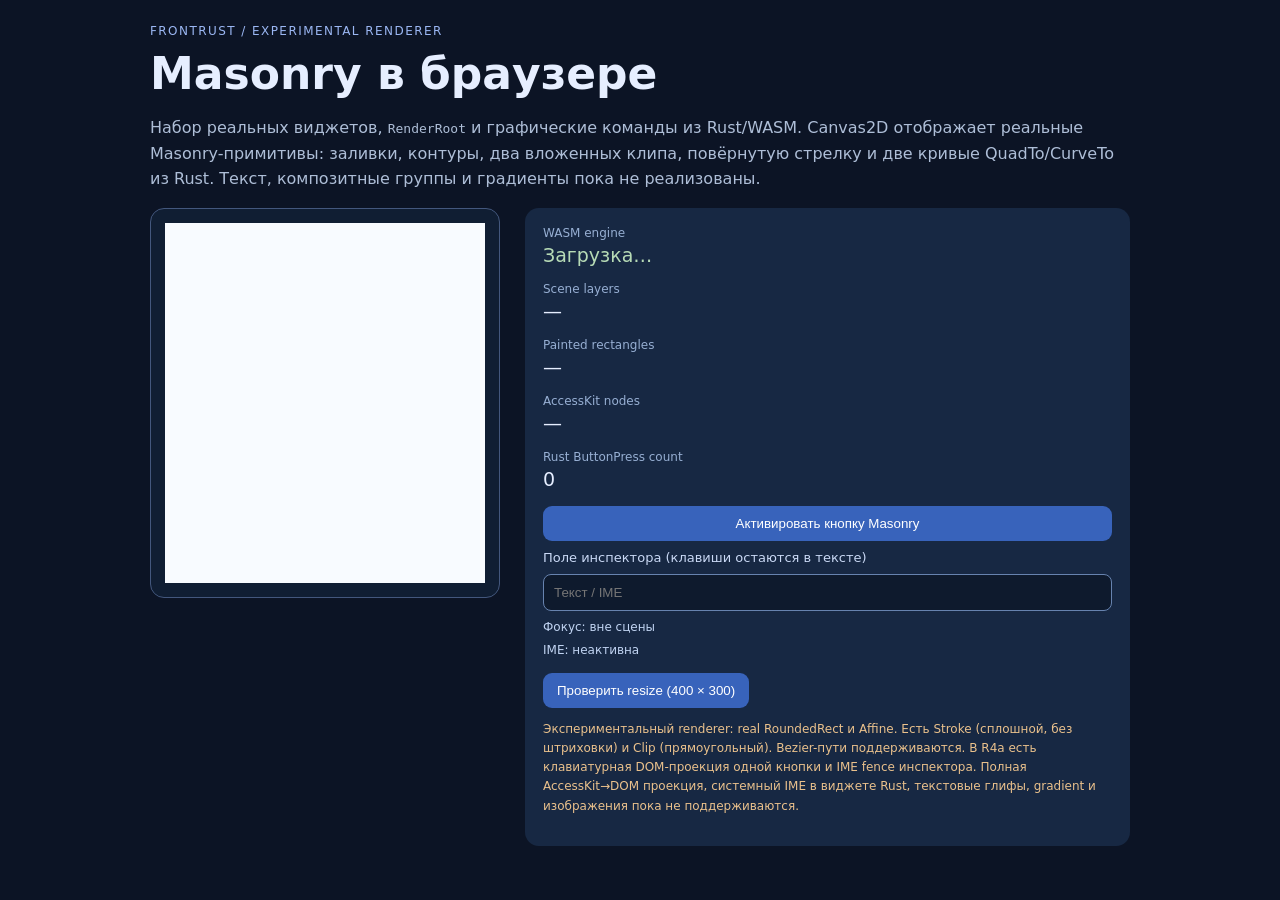
==== experiments/masonry-wasm-probe/demo/index.html @ 2100d3f5 "feat(masonry-web): real keyboard ButtonPress and browser focus/IME composition fence" ====
<!doctype html>
<html lang="ru">
<head>
  <meta charset="utf-8">
  <meta name="viewport" content="width=device-width, initial-scale=1">
  <meta name="robots" content="noindex,nofollow">
  <title>FrontRust · Masonry RenderRoot в WASM</title>
  <style>
    :root{color-scheme:dark;font-family:system-ui,sans-serif;background:#0c1425;color:#e6eeff}
    *{box-sizing:border-box}body{margin:0;padding:24px}
    main{max-width:980px;margin:auto}
    .eyebrow{color:#9bb7f3;font-size:12px;letter-spacing:.12em}
    h1{font-size:clamp(28px,5vw,44px);margin:10px 0}
    p{line-height:1.6;color:#aebed7}
    .layout{display:flex;flex-wrap:wrap;gap:25px;align-items:flex-start}
    .surface{padding:14px;background:#101e33;border:1px solid #43577d;border-radius:14px}
    canvas{display:block;background:#f8fbff;max-width:100%;cursor:pointer;touch-action:none}
    button:focus-visible,input:focus-visible{outline:3px solid #ffce63;outline-offset:3px}
    .semantic-controls{display:flex;flex-direction:column;align-items:stretch;gap:9px;margin:16px 0}
    .semantic-controls label{font-size:13px;color:#cad9f5}
    .semantic-controls input{background:#0e1a2d;color:#e6eeff;border:1px solid #6783af;padding:10px;border-radius:8px}
    .semantic-controls .meta{font-size:12px;color:#c1d4f2}
    .panel{flex:1;min-width:240px;padding:18px;background:#172843;border-radius:14px}
    .label{font-size:12px;color:#97afd3}.value{font-size:19px;margin:4px 0 16px}
    button{background:#3863bb;border:0;border-radius:9px;color:white;padding:10px 14px;cursor:pointer}
    #status{color:#b7dbb6}.warn{color:#eac18c;font-size:12px}
  </style>
</head>
<body>
<main>
  <div class="eyebrow">FRONTRUST / EXPERIMENTAL RENDERER</div>
  <h1>Masonry в браузере</h1>
  <p>Набор реальных виджетов, <code>RenderRoot</code> и графические команды из Rust/WASM. Canvas2D отображает реальные Masonry-примитивы: заливки, контуры, два вложенных клипа, повёрнутую стрелку и две кривые QuadTo/CurveTo из Rust. Текст, композитные группы и градиенты пока не реализованы.</p>
  <div class="layout">
    <section class="surface" aria-label="Masonry Canvas2D">
      <canvas id="masonry-canvas" width="320" height="360" aria-hidden="true"></canvas>
    </section>
    <section class="panel">
      <div class="label">WASM engine</div><div class="value" id="status" role="status">Загрузка…</div>
      <div class="label">Scene layers</div><div class="value" id="layers">—</div>
      <div class="label">Painted rectangles</div><div class="value" id="rectangles">—</div>
      <div class="label">AccessKit nodes</div><div class="value" id="access">—</div>
      <div class="label">Rust ButtonPress count</div><div class="value" id="clicks">0</div>
      <div class="semantic-controls" role="group" aria-label="Семантические элементы сцены и инспектора">
        <button type="button" id="masonry-action" data-semantic-id="pending">Активировать кнопку Masonry</button>
        <label for="masonry-inspector">Поле инспектора (клавиши остаются в тексте)</label>
        <input id="masonry-inspector" type="text" autocomplete="off" placeholder="Текст / IME">
        <span class="meta" id="focus-owner">Фокус: вне сцены</span>
        <span class="meta" id="composition-state">IME: неактивна</span>
      </div>
      <button type="button" id="resize">Проверить resize (400 × 300)</button>
      <p class="warn">Экспериментальный renderer: real RoundedRect и Affine. Есть Stroke (сплошной, без штриховки) и Clip (прямоугольный). Bezier-пути поддерживаются. В R4a есть клавиатурная DOM-проекция одной кнопки и IME fence инспектора. Полная AccessKit→DOM проекция, системный IME в виджете Rust, текстовые глифы, gradient и изображения пока не поддерживаются.</p>
    </section>
  </div>
</main>
<script type="module" src="./host.js"></script>
</body>
</html>
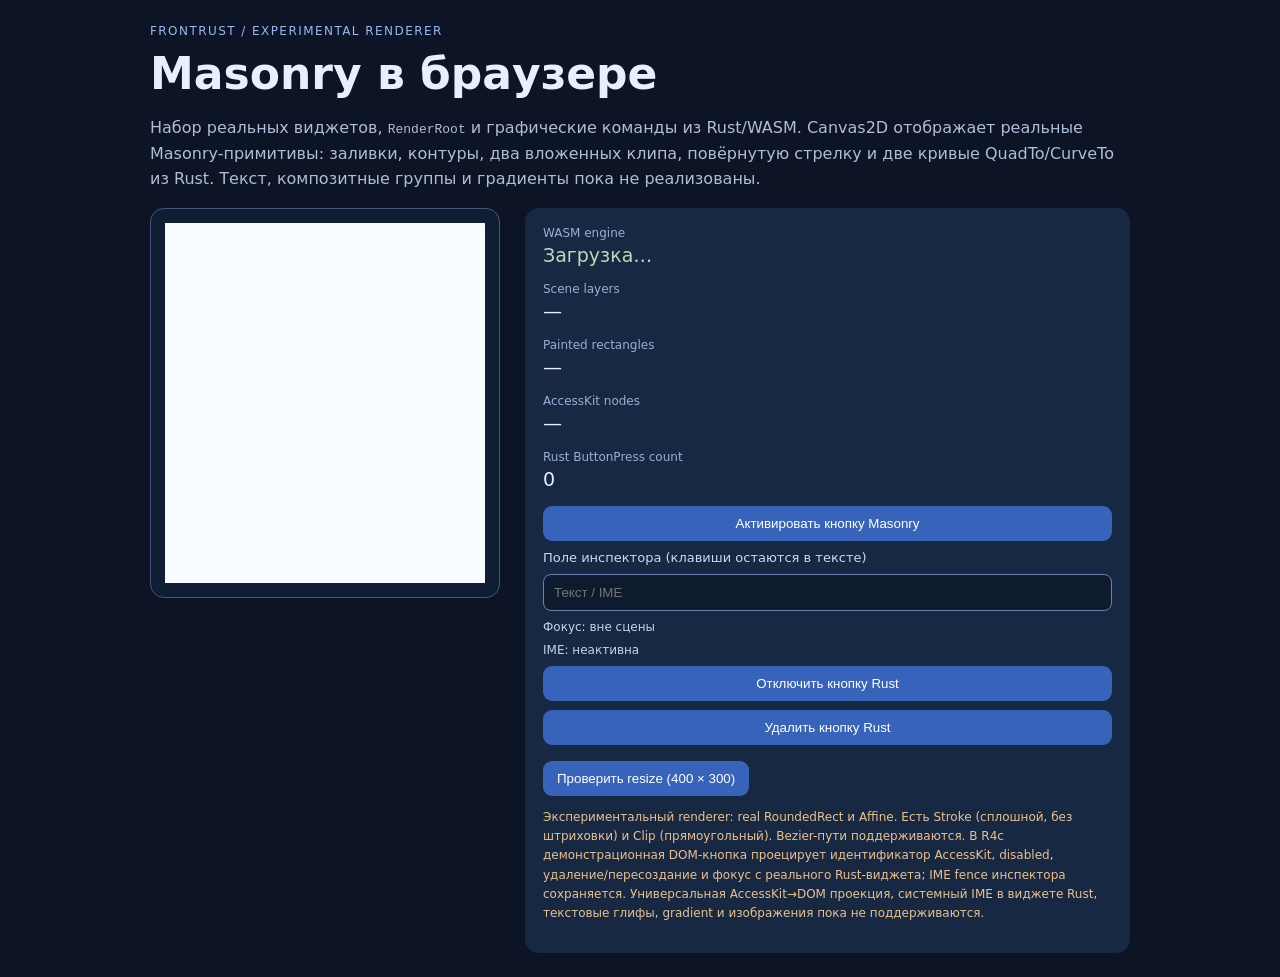
==== commit 16a879eb: "feat(masonry): synchronize real AccessKit node lifecycle with DOM focus and disabled" ====
--- a/experiments/masonry-wasm-probe/demo/index.html
+++ b/experiments/masonry-wasm-probe/demo/index.html
@@ -47,9 +47,11 @@
         <input id="masonry-inspector" type="text" autocomplete="off" placeholder="Текст / IME">
         <span class="meta" id="focus-owner">Фокус: вне сцены</span>
         <span class="meta" id="composition-state">IME: неактивна</span>
+        <button type="button" id="toggle-disabled">Отключить кнопку Rust</button>
+        <button type="button" id="toggle-present">Удалить кнопку Rust</button>
       </div>
       <button type="button" id="resize">Проверить resize (400 × 300)</button>
-      <p class="warn">Экспериментальный renderer: real RoundedRect и Affine. Есть Stroke (сплошной, без штриховки) и Clip (прямоугольный). Bezier-пути поддерживаются. В R4a есть клавиатурная DOM-проекция одной кнопки и IME fence инспектора. Полная AccessKit→DOM проекция, системный IME в виджете Rust, текстовые глифы, gradient и изображения пока не поддерживаются.</p>
+      <p class="warn">Экспериментальный renderer: real RoundedRect и Affine. Есть Stroke (сплошной, без штриховки) и Clip (прямоугольный). Bezier-пути поддерживаются. В R4c демонстрационная DOM-кнопка проецирует идентификатор AccessKit, disabled, удаление/пересоздание и фокус с реального Rust-виджета; IME fence инспектора сохраняется. Универсальная AccessKit→DOM проекция, системный IME в виджете Rust, текстовые глифы, gradient и изображения пока не поддерживаются.</p>
     </section>
   </div>
 </main>
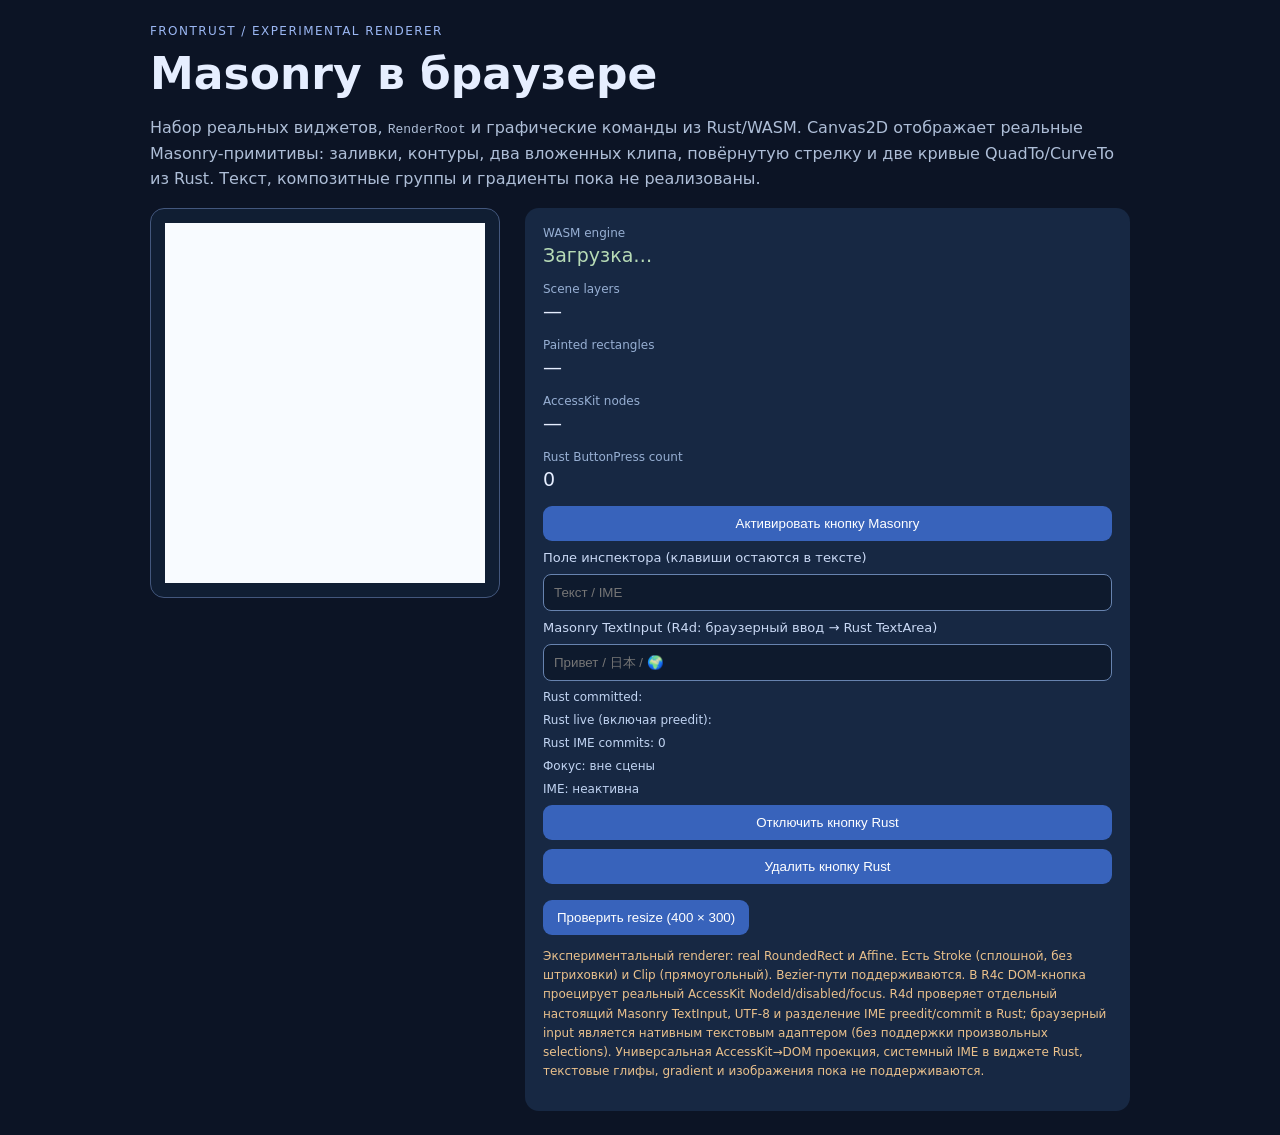
==== commit 6faf6052: "feat(masonry): prove bounded Rust TextInput UTF-8 and IME preedit/commit in WASM browsers" ====
--- a/experiments/masonry-wasm-probe/demo/index.html
+++ b/experiments/masonry-wasm-probe/demo/index.html
@@ -45,13 +45,18 @@
         <button type="button" id="masonry-action" data-semantic-id="pending">Активировать кнопку Masonry</button>
         <label for="masonry-inspector">Поле инспектора (клавиши остаются в тексте)</label>
         <input id="masonry-inspector" type="text" autocomplete="off" placeholder="Текст / IME">
+        <label for="masonry-text-editor">Masonry TextInput (R4d: браузерный ввод → Rust TextArea)</label>
+        <input id="masonry-text-editor" type="text" autocomplete="off" spellcheck="false" placeholder="Привет / 日本 / 🌍">
+        <span class="meta">Rust committed: <output id="rust-editor-committed"></output></span>
+        <span class="meta">Rust live (включая preedit): <output id="rust-editor-live"></output></span>
+        <span class="meta">Rust IME commits: <output id="rust-editor-commits">0</output></span>
         <span class="meta" id="focus-owner">Фокус: вне сцены</span>
         <span class="meta" id="composition-state">IME: неактивна</span>
         <button type="button" id="toggle-disabled">Отключить кнопку Rust</button>
         <button type="button" id="toggle-present">Удалить кнопку Rust</button>
       </div>
       <button type="button" id="resize">Проверить resize (400 × 300)</button>
-      <p class="warn">Экспериментальный renderer: real RoundedRect и Affine. Есть Stroke (сплошной, без штриховки) и Clip (прямоугольный). Bezier-пути поддерживаются. В R4c демонстрационная DOM-кнопка проецирует идентификатор AccessKit, disabled, удаление/пересоздание и фокус с реального Rust-виджета; IME fence инспектора сохраняется. Универсальная AccessKit→DOM проекция, системный IME в виджете Rust, текстовые глифы, gradient и изображения пока не поддерживаются.</p>
+      <p class="warn">Экспериментальный renderer: real RoundedRect и Affine. Есть Stroke (сплошной, без штриховки) и Clip (прямоугольный). Bezier-пути поддерживаются. В R4c DOM-кнопка проецирует реальный AccessKit NodeId/disabled/focus. R4d проверяет отдельный настоящий Masonry TextInput, UTF-8 и разделение IME preedit/commit в Rust; браузерный input является нативным текстовым адаптером (без поддержки произвольных selections). Универсальная AccessKit→DOM проекция, системный IME в виджете Rust, текстовые глифы, gradient и изображения пока не поддерживаются.</p>
     </section>
   </div>
 </main>
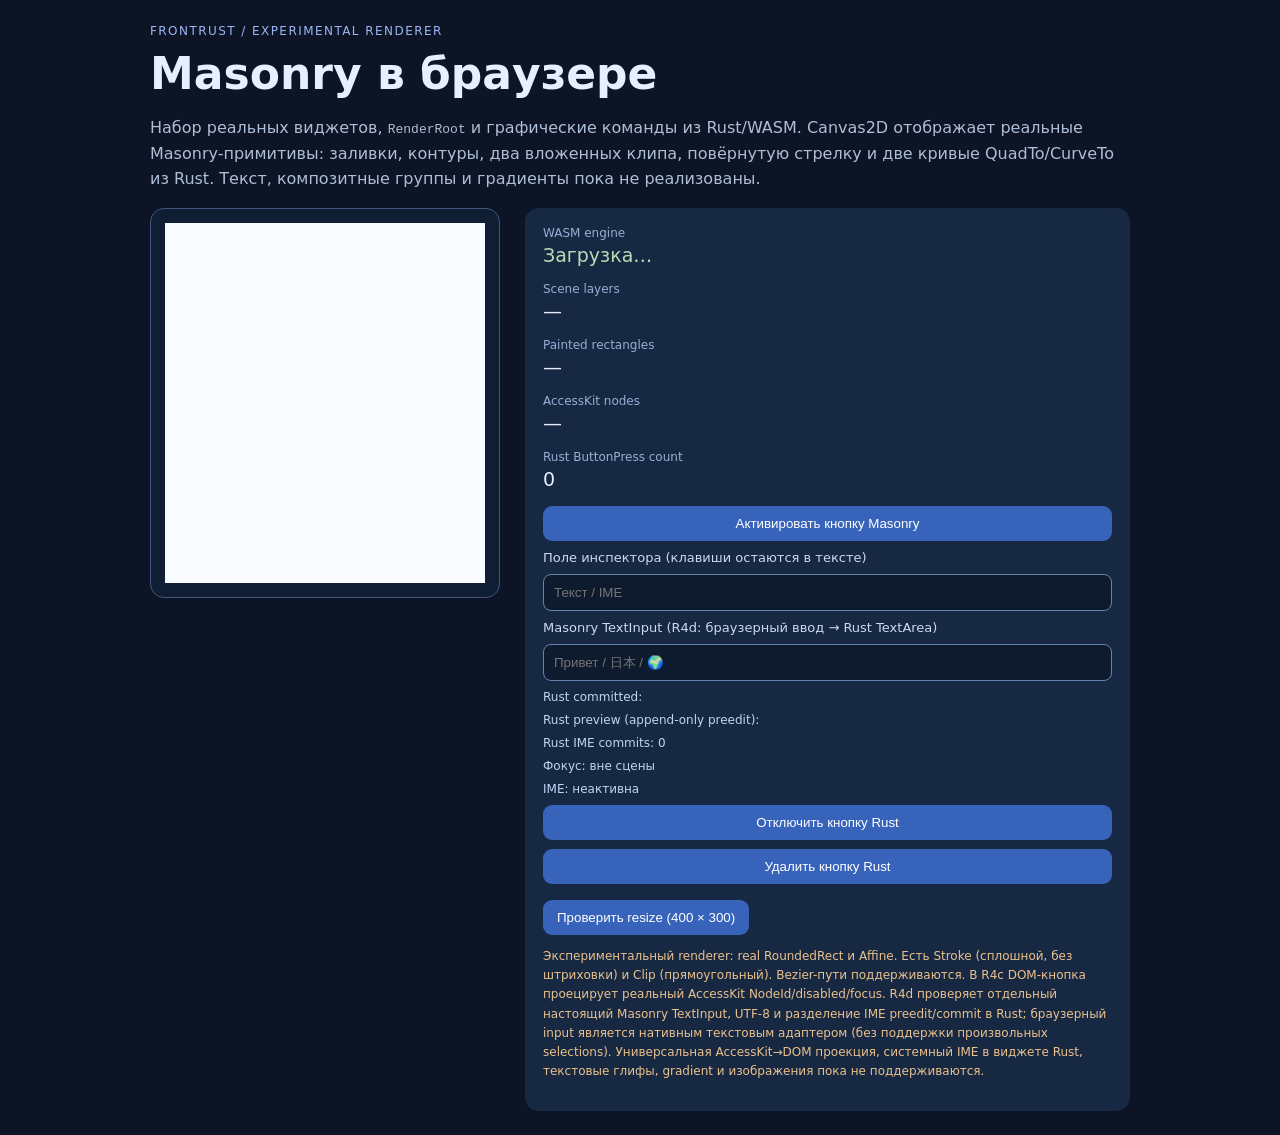
==== commit a7c5dceb: "fix(masonry): keep Parley preedit preview separate from committed TextArea source" ====
--- a/experiments/masonry-wasm-probe/demo/index.html
+++ b/experiments/masonry-wasm-probe/demo/index.html
@@ -48,7 +48,7 @@
         <label for="masonry-text-editor">Masonry TextInput (R4d: браузерный ввод → Rust TextArea)</label>
         <input id="masonry-text-editor" type="text" autocomplete="off" spellcheck="false" placeholder="Привет / 日本 / 🌍">
         <span class="meta">Rust committed: <output id="rust-editor-committed"></output></span>
-        <span class="meta">Rust live (включая preedit): <output id="rust-editor-live"></output></span>
+        <span class="meta">Rust preview (append-only preedit): <output id="rust-editor-live"></output></span>
         <span class="meta">Rust IME commits: <output id="rust-editor-commits">0</output></span>
         <span class="meta" id="focus-owner">Фокус: вне сцены</span>
         <span class="meta" id="composition-state">IME: неактивна</span>
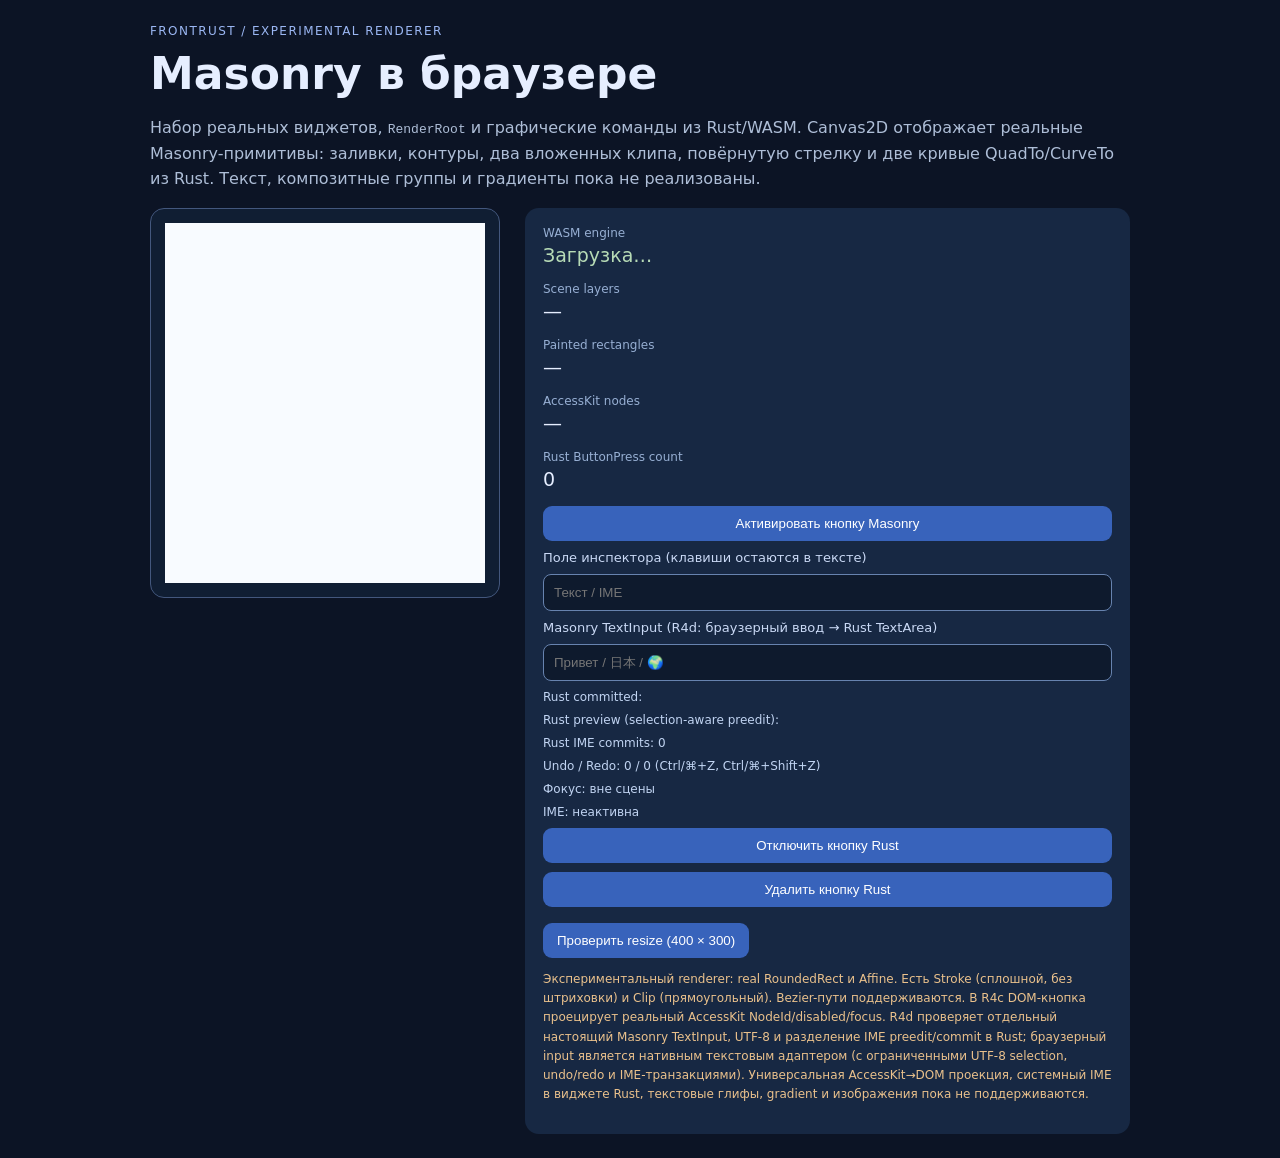
==== commit 665dd646: "feat(masonry): bounded TextArea undo/redo journal and IME restore without reset" ====
--- a/experiments/masonry-wasm-probe/demo/index.html
+++ b/experiments/masonry-wasm-probe/demo/index.html
@@ -48,15 +48,16 @@
         <label for="masonry-text-editor">Masonry TextInput (R4d: браузерный ввод → Rust TextArea)</label>
         <input id="masonry-text-editor" type="text" autocomplete="off" spellcheck="false" placeholder="Привет / 日本 / 🌍">
         <span class="meta">Rust committed: <output id="rust-editor-committed"></output></span>
-        <span class="meta">Rust preview (append-only preedit): <output id="rust-editor-live"></output></span>
+        <span class="meta">Rust preview (selection-aware preedit): <output id="rust-editor-live"></output></span>
         <span class="meta">Rust IME commits: <output id="rust-editor-commits">0</output></span>
+        <span class="meta">Undo / Redo: <output id="rust-editor-undo-depth">0</output> / <output id="rust-editor-redo-depth">0</output> (Ctrl/⌘+Z, Ctrl/⌘+Shift+Z)</span>
         <span class="meta" id="focus-owner">Фокус: вне сцены</span>
         <span class="meta" id="composition-state">IME: неактивна</span>
         <button type="button" id="toggle-disabled">Отключить кнопку Rust</button>
         <button type="button" id="toggle-present">Удалить кнопку Rust</button>
       </div>
       <button type="button" id="resize">Проверить resize (400 × 300)</button>
-      <p class="warn">Экспериментальный renderer: real RoundedRect и Affine. Есть Stroke (сплошной, без штриховки) и Clip (прямоугольный). Bezier-пути поддерживаются. В R4c DOM-кнопка проецирует реальный AccessKit NodeId/disabled/focus. R4d проверяет отдельный настоящий Masonry TextInput, UTF-8 и разделение IME preedit/commit в Rust; браузерный input является нативным текстовым адаптером (без поддержки произвольных selections). Универсальная AccessKit→DOM проекция, системный IME в виджете Rust, текстовые глифы, gradient и изображения пока не поддерживаются.</p>
+      <p class="warn">Экспериментальный renderer: real RoundedRect и Affine. Есть Stroke (сплошной, без штриховки) и Clip (прямоугольный). Bezier-пути поддерживаются. В R4c DOM-кнопка проецирует реальный AccessKit NodeId/disabled/focus. R4d проверяет отдельный настоящий Masonry TextInput, UTF-8 и разделение IME preedit/commit в Rust; браузерный input является нативным текстовым адаптером (с ограниченными UTF-8 selection, undo/redo и IME-транзакциями). Универсальная AccessKit→DOM проекция, системный IME в виджете Rust, текстовые глифы, gradient и изображения пока не поддерживаются.</p>
     </section>
   </div>
 </main>
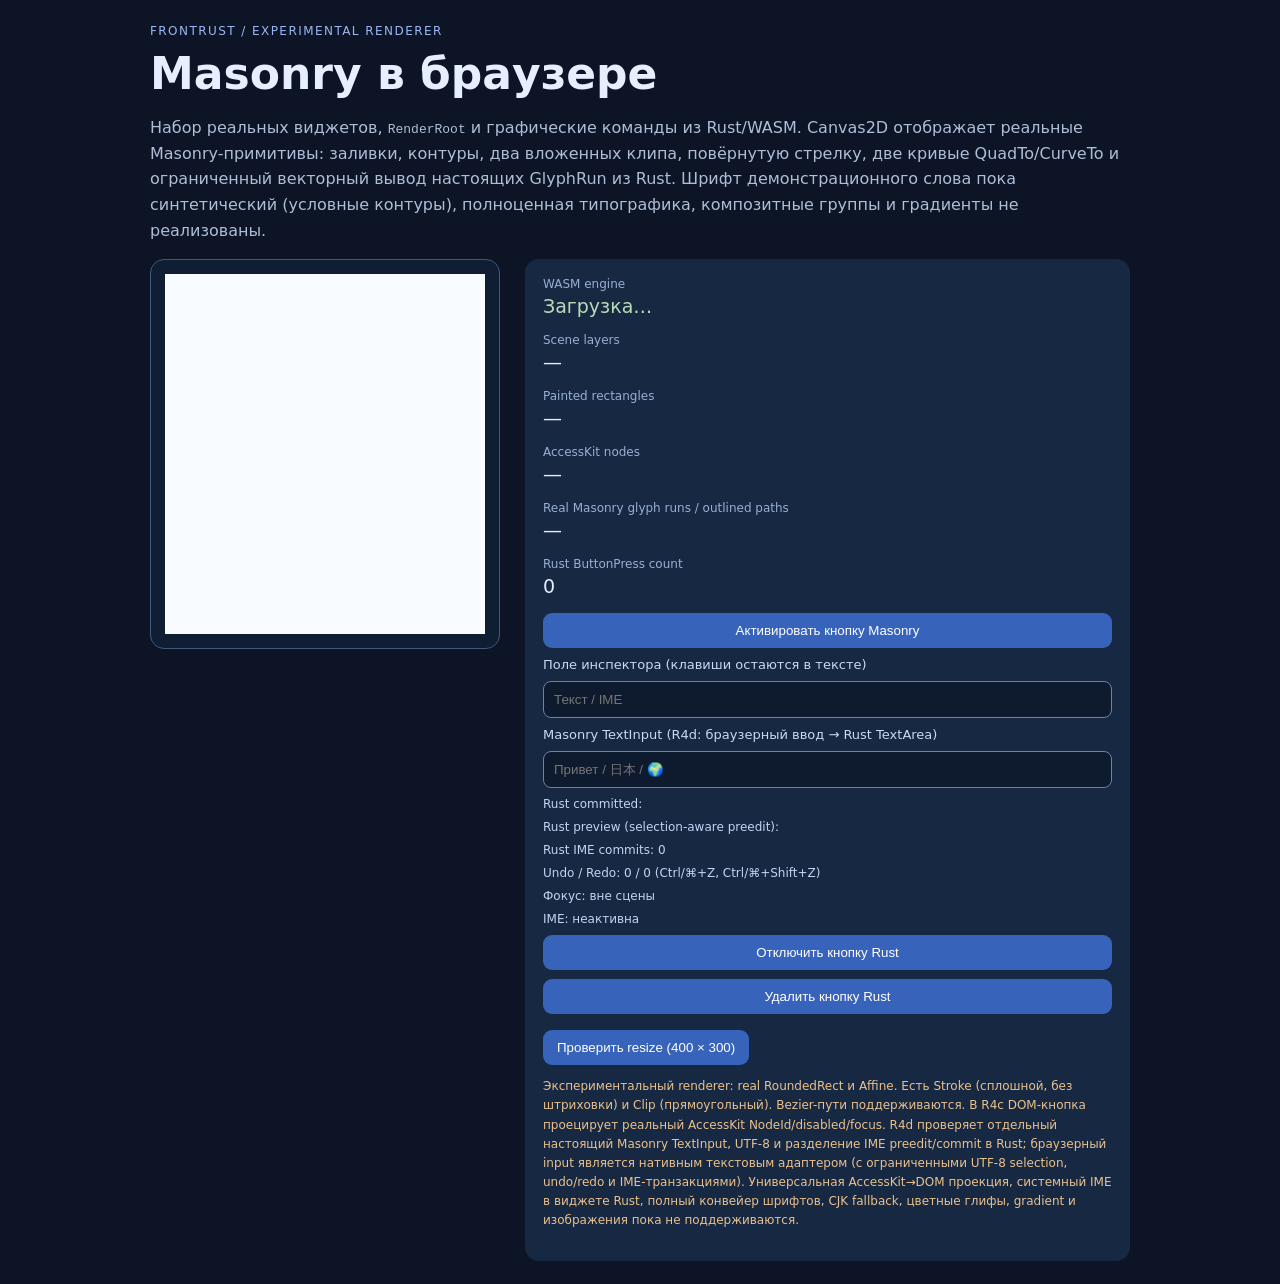
==== commit 0a0ccfb0: "feat(masonry): R5a record real shaped glyph outlines as bounded Canvas paths" ====
--- a/experiments/masonry-wasm-probe/demo/index.html
+++ b/experiments/masonry-wasm-probe/demo/index.html
@@ -30,7 +30,7 @@
 <main>
   <div class="eyebrow">FRONTRUST / EXPERIMENTAL RENDERER</div>
   <h1>Masonry в браузере</h1>
-  <p>Набор реальных виджетов, <code>RenderRoot</code> и графические команды из Rust/WASM. Canvas2D отображает реальные Masonry-примитивы: заливки, контуры, два вложенных клипа, повёрнутую стрелку и две кривые QuadTo/CurveTo из Rust. Текст, композитные группы и градиенты пока не реализованы.</p>
+  <p>Набор реальных виджетов, <code>RenderRoot</code> и графические команды из Rust/WASM. Canvas2D отображает реальные Masonry-примитивы: заливки, контуры, два вложенных клипа, повёрнутую стрелку, две кривые QuadTo/CurveTo и ограниченный векторный вывод настоящих GlyphRun из Rust. Шрифт демонстрационного слова пока синтетический (условные контуры), полноценная типографика, композитные группы и градиенты не реализованы.</p>
   <div class="layout">
     <section class="surface" aria-label="Masonry Canvas2D">
       <canvas id="masonry-canvas" width="320" height="360" aria-hidden="true"></canvas>
@@ -40,6 +40,7 @@
       <div class="label">Scene layers</div><div class="value" id="layers">—</div>
       <div class="label">Painted rectangles</div><div class="value" id="rectangles">—</div>
       <div class="label">AccessKit nodes</div><div class="value" id="access">—</div>
+      <div class="label">Real Masonry glyph runs / outlined paths</div><div class="value" id="glyph-runs">—</div>
       <div class="label">Rust ButtonPress count</div><div class="value" id="clicks">0</div>
       <div class="semantic-controls" role="group" aria-label="Семантические элементы сцены и инспектора">
         <button type="button" id="masonry-action" data-semantic-id="pending">Активировать кнопку Masonry</button>
@@ -57,7 +58,7 @@
         <button type="button" id="toggle-present">Удалить кнопку Rust</button>
       </div>
       <button type="button" id="resize">Проверить resize (400 × 300)</button>
-      <p class="warn">Экспериментальный renderer: real RoundedRect и Affine. Есть Stroke (сплошной, без штриховки) и Clip (прямоугольный). Bezier-пути поддерживаются. В R4c DOM-кнопка проецирует реальный AccessKit NodeId/disabled/focus. R4d проверяет отдельный настоящий Masonry TextInput, UTF-8 и разделение IME preedit/commit в Rust; браузерный input является нативным текстовым адаптером (с ограниченными UTF-8 selection, undo/redo и IME-транзакциями). Универсальная AccessKit→DOM проекция, системный IME в виджете Rust, текстовые глифы, gradient и изображения пока не поддерживаются.</p>
+      <p class="warn">Экспериментальный renderer: real RoundedRect и Affine. Есть Stroke (сплошной, без штриховки) и Clip (прямоугольный). Bezier-пути поддерживаются. В R4c DOM-кнопка проецирует реальный AccessKit NodeId/disabled/focus. R4d проверяет отдельный настоящий Masonry TextInput, UTF-8 и разделение IME preedit/commit в Rust; браузерный input является нативным текстовым адаптером (с ограниченными UTF-8 selection, undo/redo и IME-транзакциями). Универсальная AccessKit→DOM проекция, системный IME в виджете Rust, полный конвейер шрифтов, CJK fallback, цветные глифы, gradient и изображения пока не поддерживаются.</p>
     </section>
   </div>
 </main>
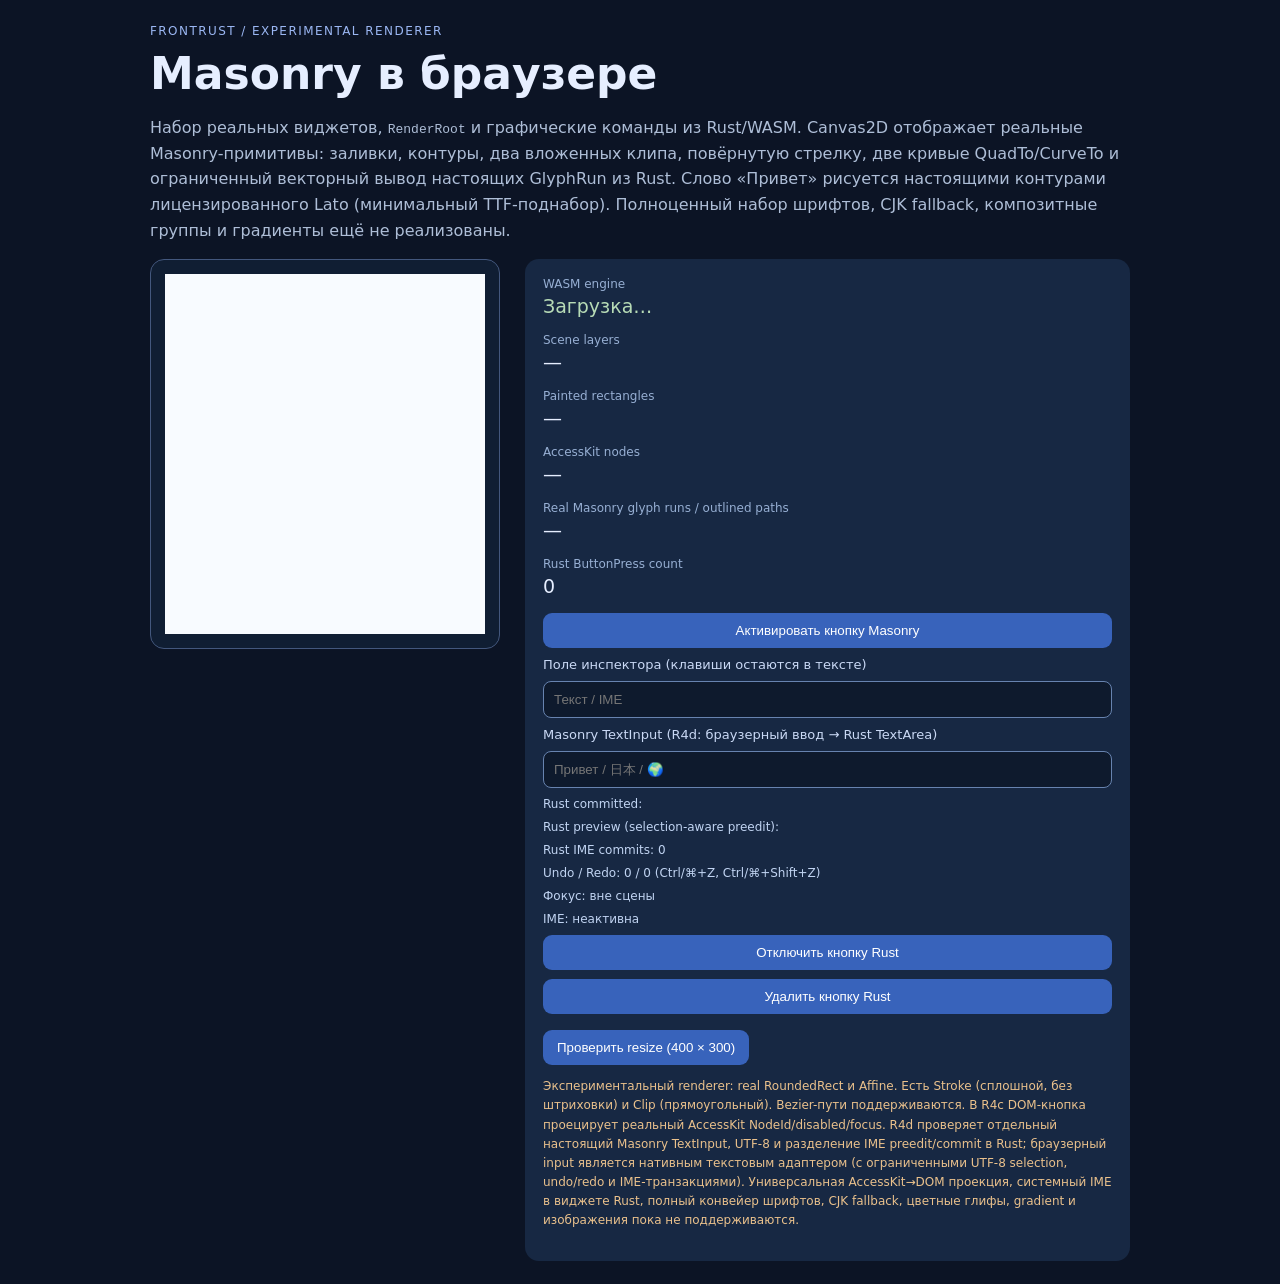
==== commit 0760448a: "feat(masonry): use OFL Lato Cyrillic contours for real R5a glyph pixels" ====
--- a/experiments/masonry-wasm-probe/demo/index.html
+++ b/experiments/masonry-wasm-probe/demo/index.html
@@ -30,7 +30,7 @@
 <main>
   <div class="eyebrow">FRONTRUST / EXPERIMENTAL RENDERER</div>
   <h1>Masonry в браузере</h1>
-  <p>Набор реальных виджетов, <code>RenderRoot</code> и графические команды из Rust/WASM. Canvas2D отображает реальные Masonry-примитивы: заливки, контуры, два вложенных клипа, повёрнутую стрелку, две кривые QuadTo/CurveTo и ограниченный векторный вывод настоящих GlyphRun из Rust. Шрифт демонстрационного слова пока синтетический (условные контуры), полноценная типографика, композитные группы и градиенты не реализованы.</p>
+  <p>Набор реальных виджетов, <code>RenderRoot</code> и графические команды из Rust/WASM. Canvas2D отображает реальные Masonry-примитивы: заливки, контуры, два вложенных клипа, повёрнутую стрелку, две кривые QuadTo/CurveTo и ограниченный векторный вывод настоящих GlyphRun из Rust. Слово «Привет» рисуется настоящими контурами лицензированного Lato (минимальный TTF-поднабор). Полноценный набор шрифтов, CJK fallback, композитные группы и градиенты ещё не реализованы.</p>
   <div class="layout">
     <section class="surface" aria-label="Masonry Canvas2D">
       <canvas id="masonry-canvas" width="320" height="360" aria-hidden="true"></canvas>
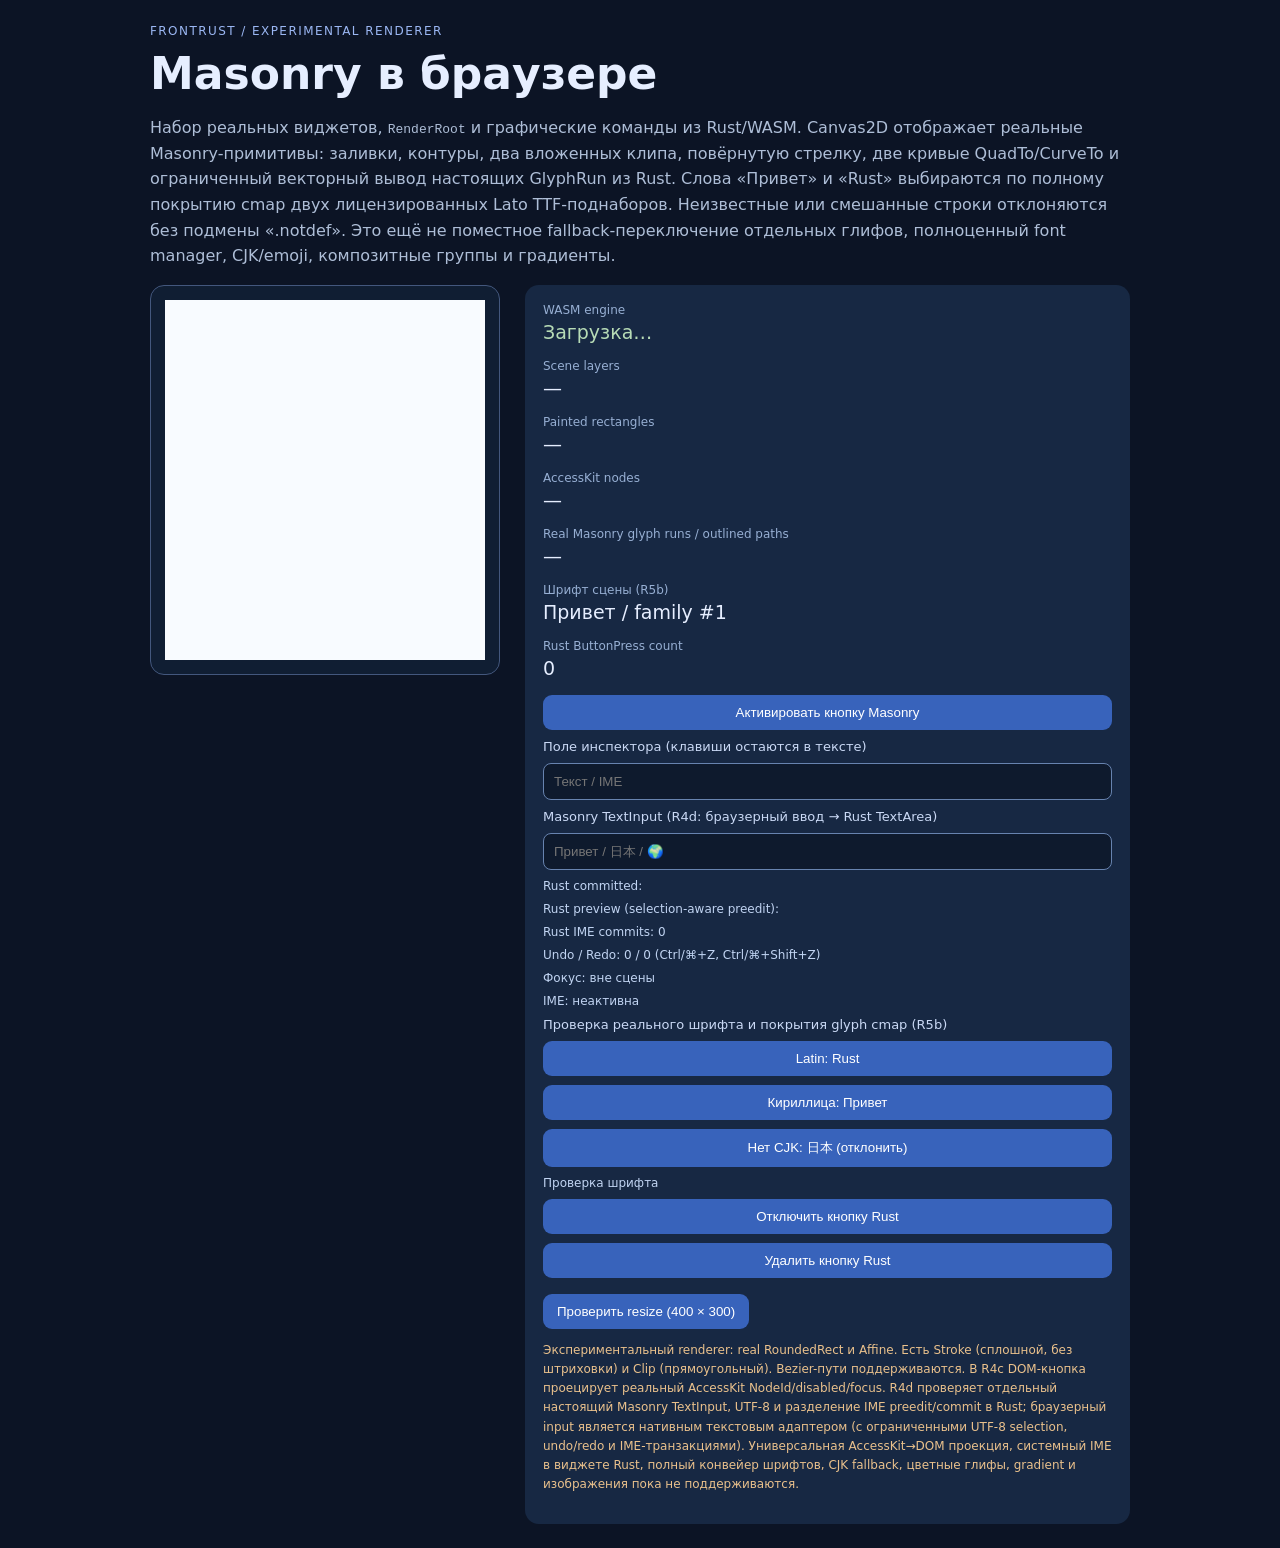
==== commit a3966c27: "feat(masonry): R5b real Latin font registration with coverage fail-closed" ====
--- a/experiments/masonry-wasm-probe/demo/index.html
+++ b/experiments/masonry-wasm-probe/demo/index.html
@@ -30,7 +30,7 @@
 <main>
   <div class="eyebrow">FRONTRUST / EXPERIMENTAL RENDERER</div>
   <h1>Masonry в браузере</h1>
-  <p>Набор реальных виджетов, <code>RenderRoot</code> и графические команды из Rust/WASM. Canvas2D отображает реальные Masonry-примитивы: заливки, контуры, два вложенных клипа, повёрнутую стрелку, две кривые QuadTo/CurveTo и ограниченный векторный вывод настоящих GlyphRun из Rust. Слово «Привет» рисуется настоящими контурами лицензированного Lato (минимальный TTF-поднабор). Полноценный набор шрифтов, CJK fallback, композитные группы и градиенты ещё не реализованы.</p>
+  <p>Набор реальных виджетов, <code>RenderRoot</code> и графические команды из Rust/WASM. Canvas2D отображает реальные Masonry-примитивы: заливки, контуры, два вложенных клипа, повёрнутую стрелку, две кривые QuadTo/CurveTo и ограниченный векторный вывод настоящих GlyphRun из Rust. Слова «Привет» и «Rust» выбираются по полному покрытию cmap двух лицензированных Lato TTF-поднаборов. Неизвестные или смешанные строки отклоняются без подмены «.notdef». Это ещё не поместное fallback-переключение отдельных глифов, полноценный font manager, CJK/emoji, композитные группы и градиенты.</p>
   <div class="layout">
     <section class="surface" aria-label="Masonry Canvas2D">
       <canvas id="masonry-canvas" width="320" height="360" aria-hidden="true"></canvas>
@@ -41,6 +41,7 @@
       <div class="label">Painted rectangles</div><div class="value" id="rectangles">—</div>
       <div class="label">AccessKit nodes</div><div class="value" id="access">—</div>
       <div class="label">Real Masonry glyph runs / outlined paths</div><div class="value" id="glyph-runs">—</div>
+      <div class="label">Шрифт сцены (R5b)</div><div class="value" id="demo-current">Привет / family #1</div>
       <div class="label">Rust ButtonPress count</div><div class="value" id="clicks">0</div>
       <div class="semantic-controls" role="group" aria-label="Семантические элементы сцены и инспектора">
         <button type="button" id="masonry-action" data-semantic-id="pending">Активировать кнопку Masonry</button>
@@ -54,6 +55,11 @@
         <span class="meta">Undo / Redo: <output id="rust-editor-undo-depth">0</output> / <output id="rust-editor-redo-depth">0</output> (Ctrl/⌘+Z, Ctrl/⌘+Shift+Z)</span>
         <span class="meta" id="focus-owner">Фокус: вне сцены</span>
         <span class="meta" id="composition-state">IME: неактивна</span>
+        <label>Проверка реального шрифта и покрытия glyph cmap (R5b)</label>
+        <button type="button" id="demo-latin">Latin: Rust</button>
+        <button type="button" id="demo-cyrillic">Кириллица: Привет</button>
+        <button type="button" id="demo-cjk">Нет CJK: 日本 (отклонить)</button>
+        <span class="meta" id="demo-font-result" role="status">Проверка шрифта</span>
         <button type="button" id="toggle-disabled">Отключить кнопку Rust</button>
         <button type="button" id="toggle-present">Удалить кнопку Rust</button>
       </div>
